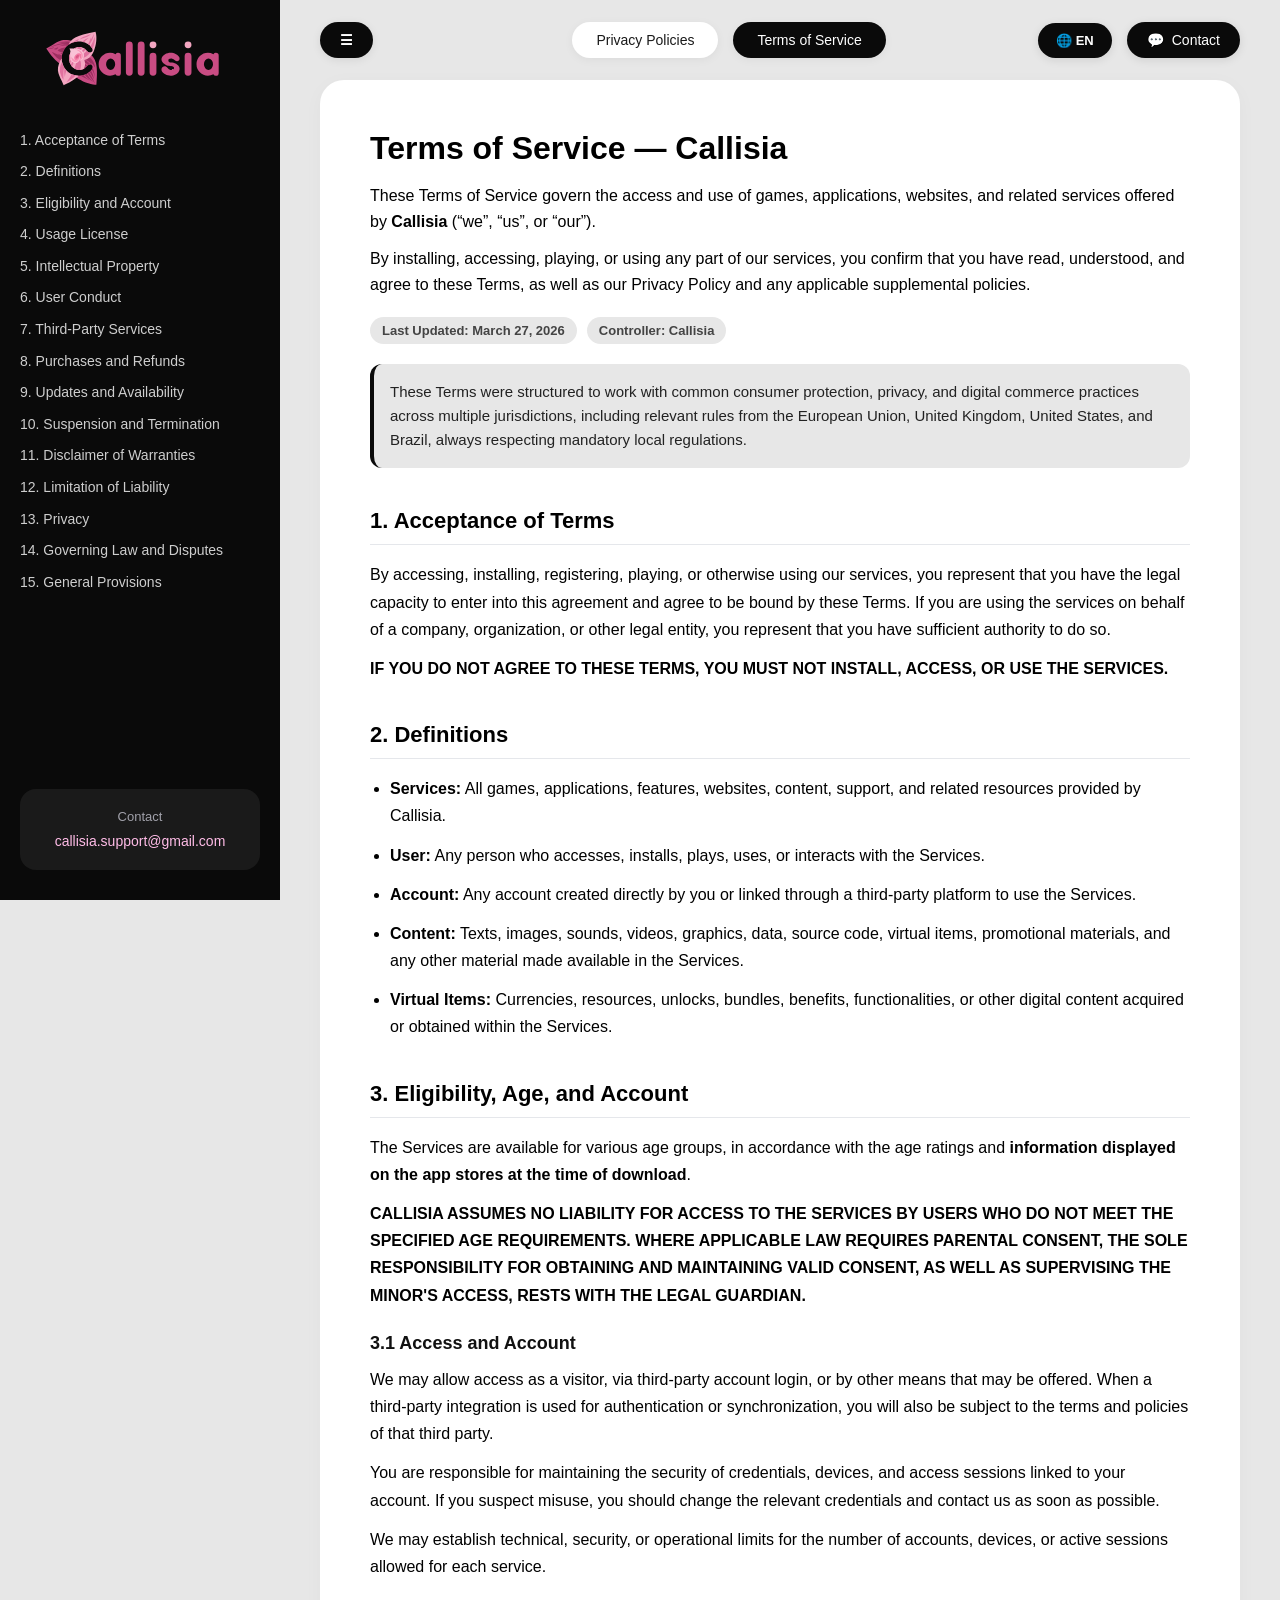
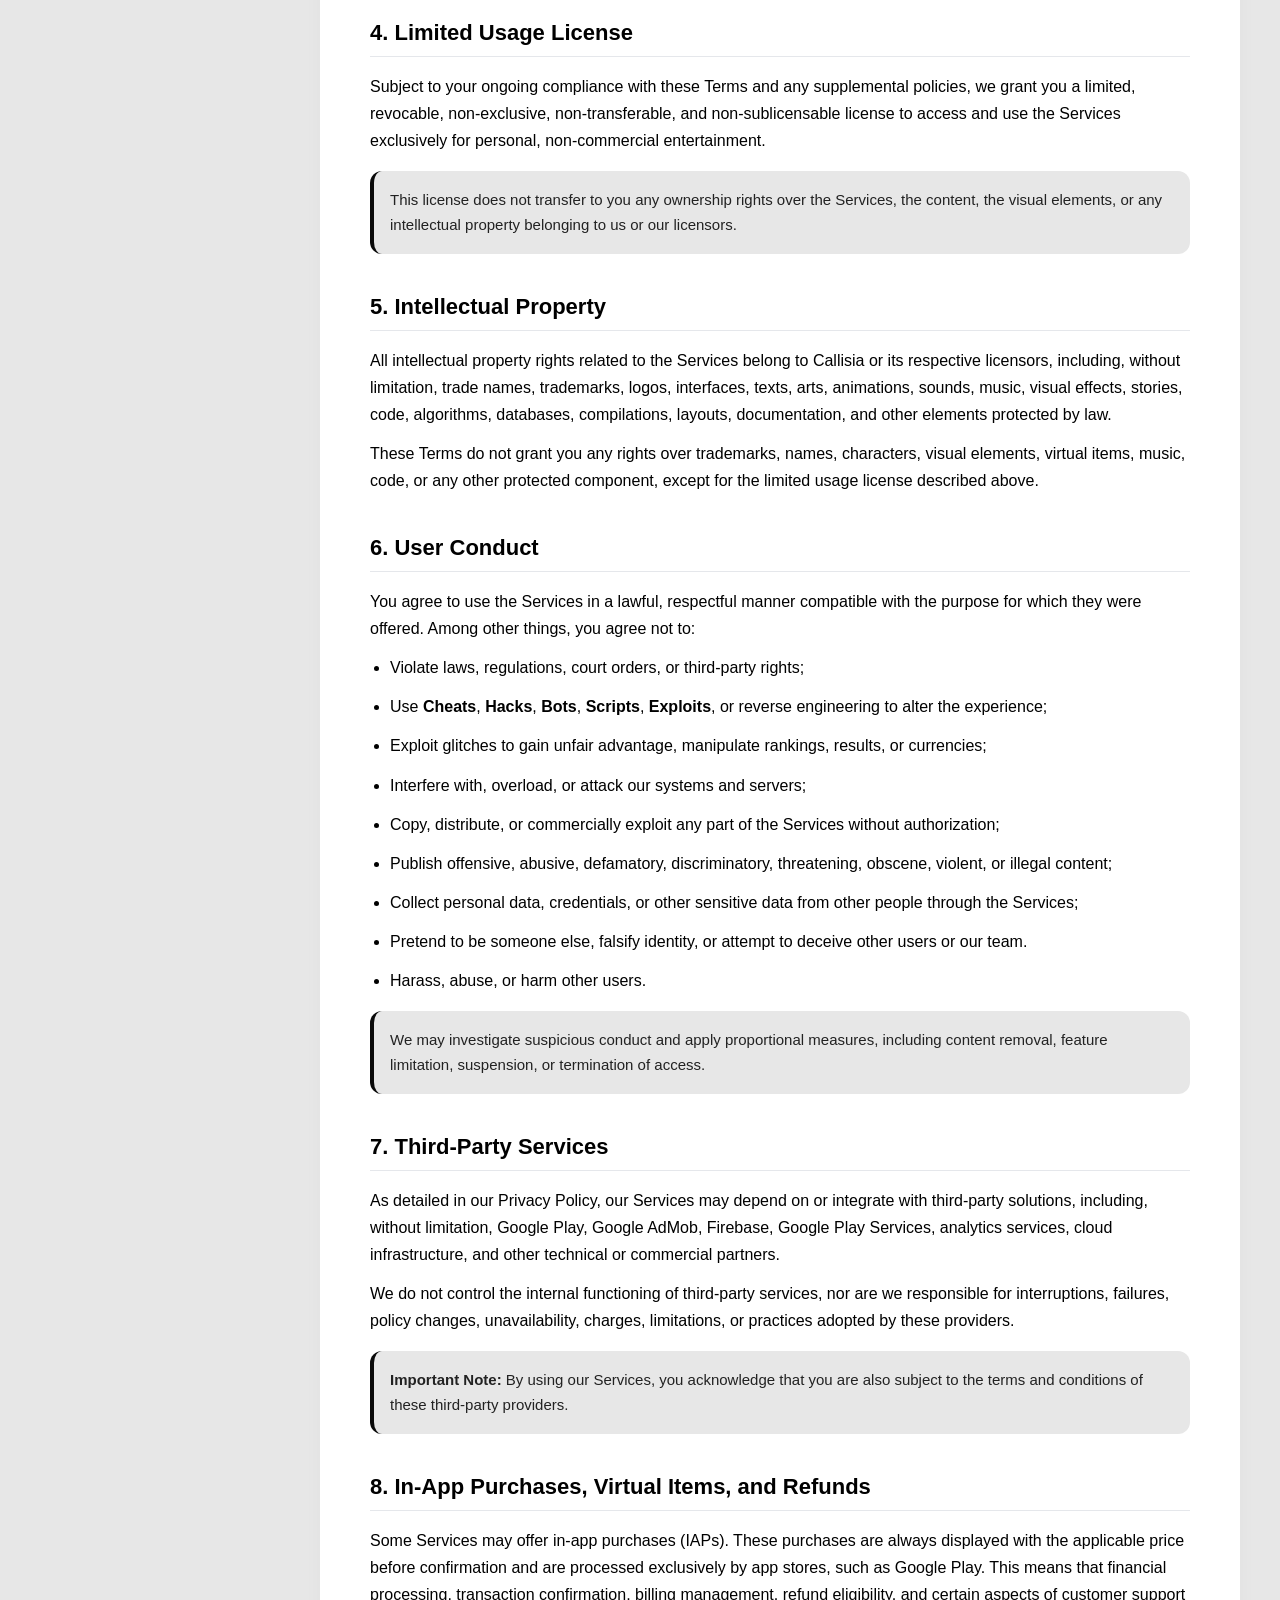
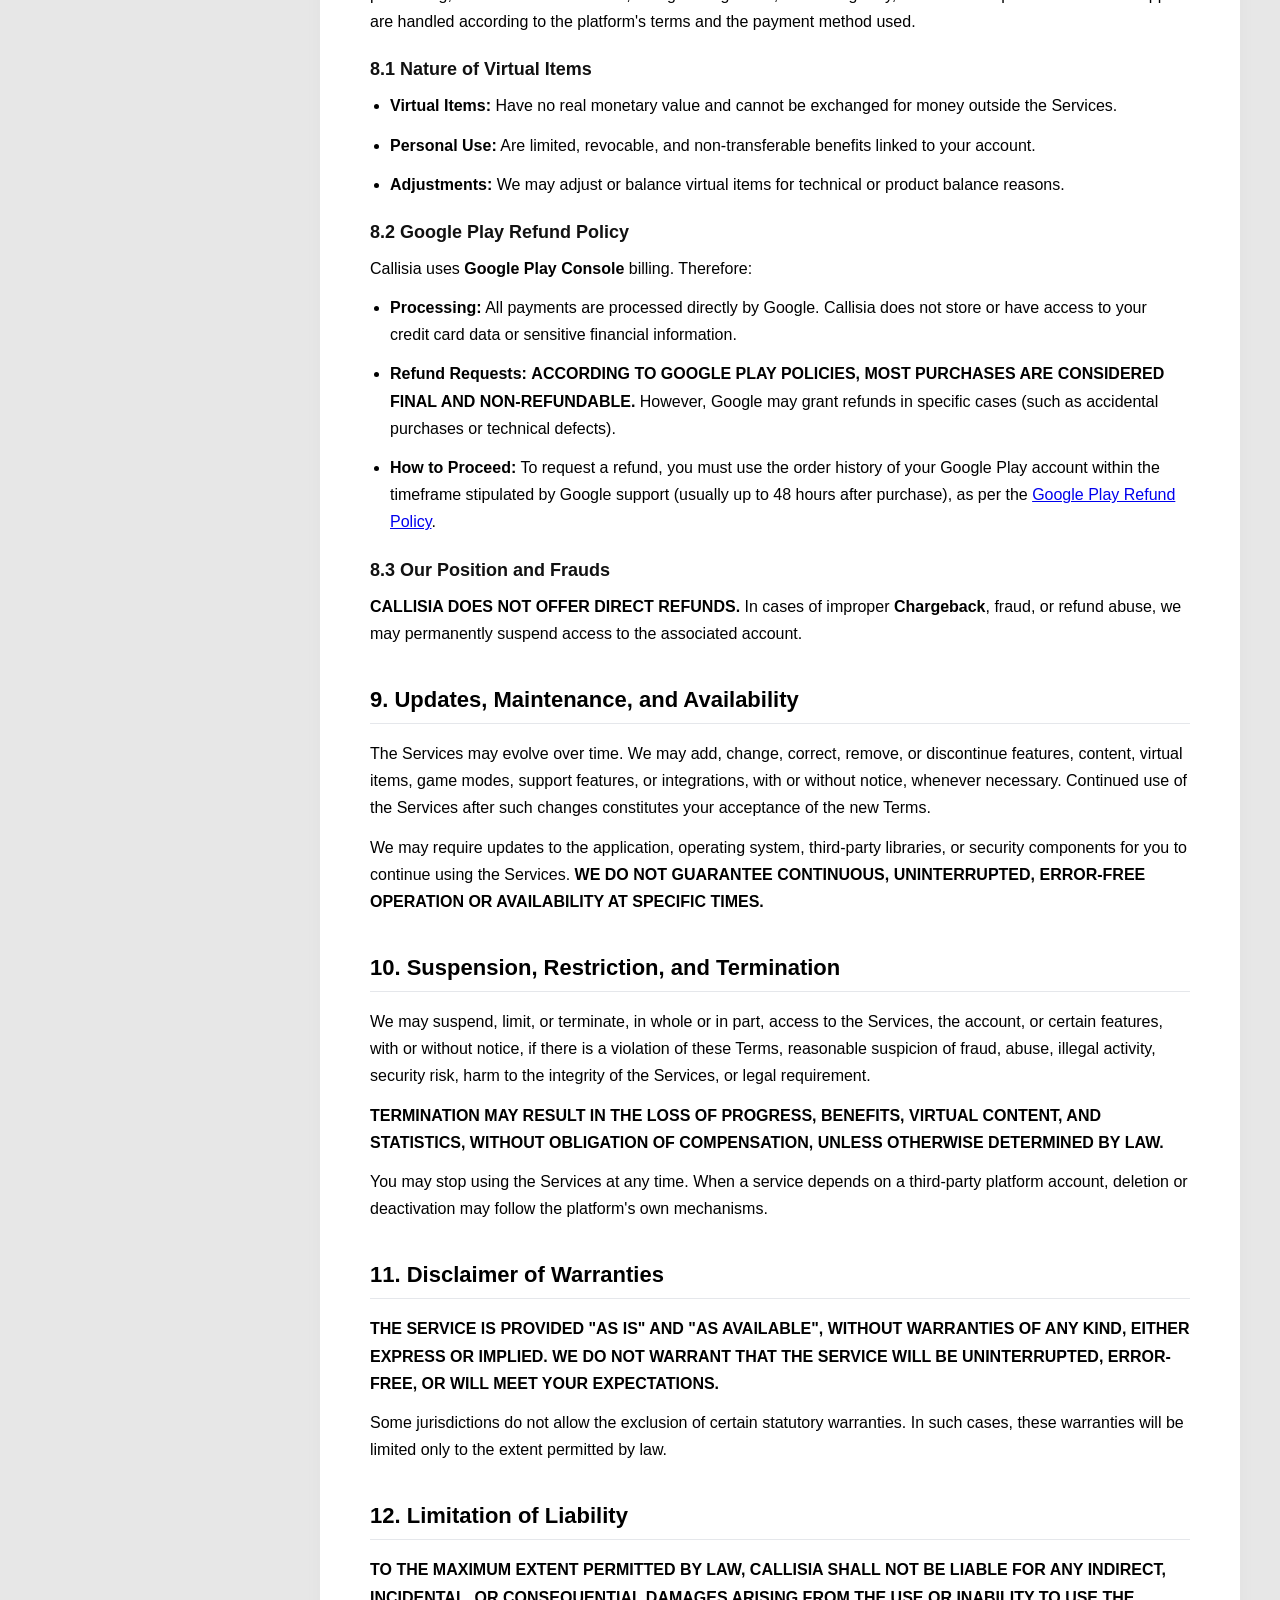
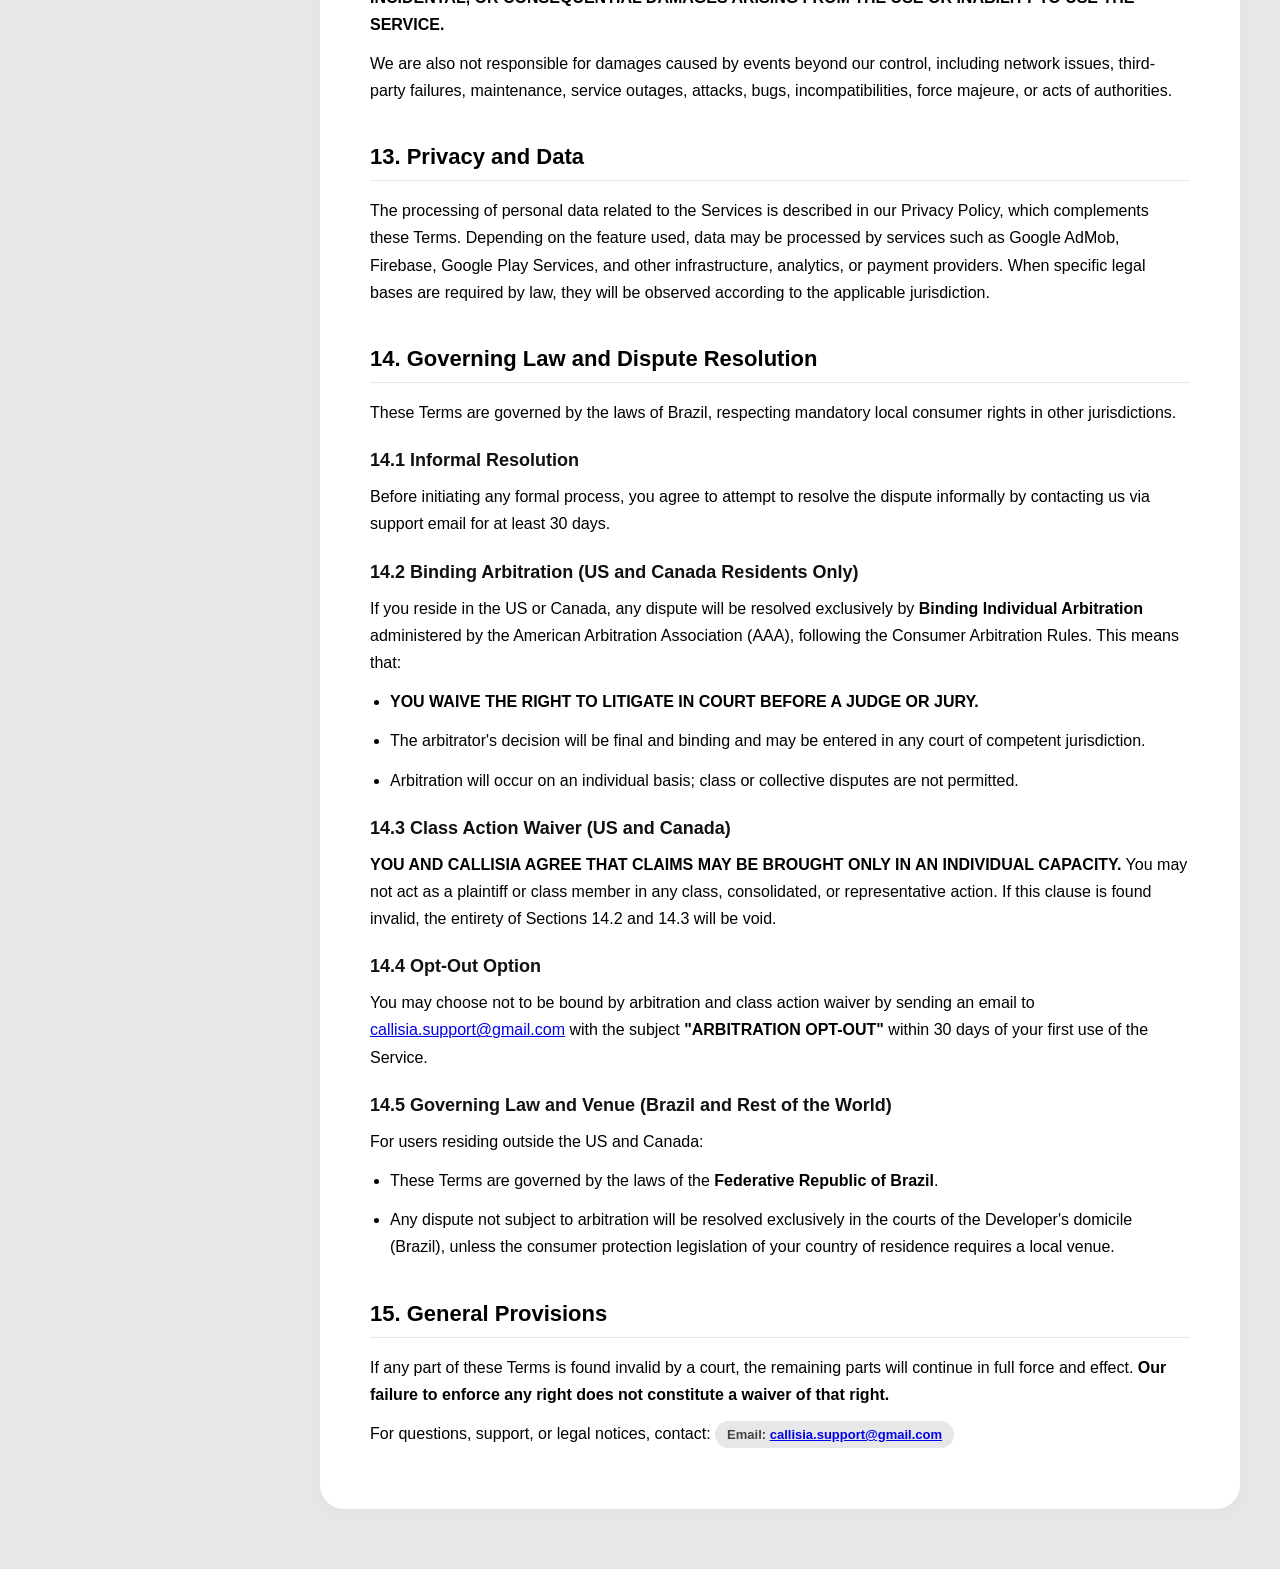
==== terms-of-service/en/index.html @ c5adfce4 "mdanças" ====
<!DOCTYPE html>
<html lang="en">

<head>
  <meta charset="UTF-8">
  <meta name="viewport" content="width=device-width, initial-scale=1.0">
  <title>Terms of Service - Callisia</title>
  <link rel="stylesheet" href="../../css/style.css">
</head>

<body>

  <aside class="sidebar" id="sidebar">
    <button class="sidebar-close" id="sidebarClose" aria-label="Close menu">×</button>

    <a href="#" class="sidebar-logo-link" title="Return to top">
      <img src="../../img/logo.svg" alt="Callisia Logo" class="logo-img sidebar-logo-img">
    </a>

    <nav class="toc" aria-label="Table of Contents">
      <a href="#1">1. Acceptance of Terms</a>
      <a href="#2">2. Definitions</a>
      <a href="#3">3. Eligibility and Account</a>
      <a href="#4">4. Usage License</a>
      <a href="#5">5. Intellectual Property</a>
      <a href="#6">6. User Conduct</a>
      <a href="#7">7. Third-Party Services</a>
      <a href="#8">8. Purchases and Refunds</a>
      <a href="#9">9. Updates and Availability</a>
      <a href="#10">10. Suspension and Termination</a>
      <a href="#11">11. Disclaimer of Warranties</a>
      <a href="#12">12. Limitation of Liability</a>
      <a href="#13">13. Privacy</a>
      <a href="#14">14. Governing Law and Disputes</a>
      <a href="#15">15. General Provisions</a>
    </nav>

    <div class="sidebar-contact">
      <span data-i18n="sidebar_contact_title">Contact</span>
      <a href="mailto:callisia.support@gmail.com">callisia.support@gmail.com</a>
    </div>
  </aside>

  <div class="sidebar-backdrop" id="sidebarBackdrop"></div>

  <main class="main-area">
    <header class="top-header">
      <div class="header-left">
        <button class="sidebar-toggle" id="sidebarToggle" aria-controls="sidebar" aria-expanded="false">
          ☰
        </button>
      </div>

      <div class="header-center">
        <a href="#" id="link-privacy" class="btn-nav" data-i18n="btn_privacy">Privacy Policies</a>
        <a href="#" id="link-terms" class="btn-nav" data-i18n="btn_terms">Terms of Service</a>
      </div>

      <div class="header-right">
        <div class="lang-selector">
          <button id="langBtn" class="lang-btn">🌐 EN</button>
          <div class="lang-menu" id="langMenu">
            <button onclick="switchLang('pt')">Português</button>
            <button onclick="switchLang('en')">English</button>
          </div>
        </div>
        <a href="mailto:callisia.support@gmail.com" class="btn-contact">
          💬 <span data-i18n="btn_contact">Contact</span>
        </a>
      </div>
    </header>

    <div class="content-wrapper">
      <div class="document-card">

        <section class="hero">
          <h1>Terms of Service — Callisia</h1>
          <p>These Terms of Service govern the access and use of games, applications, websites, and related services
            offered by <strong>Callisia</strong> (“we”, “us”, or “our”).</p>
          <p>By installing, accessing, playing, or using any part of our services, you confirm that you have read,
            understood, and agree to these Terms, as well as our Privacy Policy and any applicable supplemental
            policies.</p>
          <div class="meta">
            <span class="pill">Last Updated: March 27, 2026</span>
            <span class="pill">Controller: Callisia</span>
          </div>
          <p class="note">These Terms were structured to work with common consumer protection, privacy, and digital
            commerce practices across multiple jurisdictions, including relevant rules from the European Union, United
            Kingdom, United States, and Brazil, always respecting mandatory local regulations.</p>
        </section>

        <section class="card" id="1">
          <h2>1. Acceptance of Terms</h2>
          <p>By accessing, installing, registering, playing, or otherwise using our services, you represent that you
            have the legal capacity to enter into this agreement and agree to be bound by these Terms. If you are using
            the services on behalf of a company, organization, or other legal entity, you represent that you have
            sufficient authority to do so.</p>
          <p><strong>IF YOU DO NOT AGREE TO THESE TERMS, YOU MUST NOT INSTALL, ACCESS, OR USE THE SERVICES.</strong></p>
        </section>

        <section class="card" id="2">
          <h2>2. Definitions</h2>
          <ul>
            <li><strong>Services:</strong> All games, applications, features, websites, content, support, and related
              resources provided by Callisia.</li>
            <li><strong>User:</strong> Any person who accesses, installs, plays, uses, or interacts with the Services.
            </li>
            <li><strong>Account:</strong> Any account created directly by you or linked through a third-party platform
              to use the Services.</li>
            <li><strong>Content:</strong> Texts, images, sounds, videos, graphics, data, source code, virtual items,
              promotional materials, and any other material made available in the Services.</li>
            <li><strong>Virtual Items:</strong> Currencies, resources, unlocks, bundles, benefits, functionalities, or
              other digital content acquired or obtained within the Services.</li>
          </ul>
        </section>

        <section class="card" id="3">
          <h2>3. Eligibility, Age, and Account</h2>
          <p>
            The Services are available for various age groups, in accordance with the <stron>age ratings</stron> and
            <strong>information displayed on the app stores at the time of download</strong>.
          </p>
          <p>
            <strong>CALLISIA ASSUMES NO LIABILITY FOR ACCESS TO THE SERVICES BY USERS WHO DO NOT MEET THE SPECIFIED AGE
              REQUIREMENTS. WHERE APPLICABLE LAW REQUIRES PARENTAL CONSENT, THE SOLE RESPONSIBILITY FOR OBTAINING AND
              MAINTAINING VALID CONSENT, AS WELL AS SUPERVISING THE MINOR'S ACCESS, RESTS WITH THE LEGAL
              GUARDIAN.</strong>
          </p>

          <h3>3.1 Access and Account</h3>
          <p>
            We may allow access as a visitor, via third-party account login, or by other means that may be offered. When
            a third-party integration is used for authentication or synchronization, you will also be subject to the
            terms and policies of that third party.
          </p>
          <p>
            You are responsible for maintaining the security of credentials, devices, and access sessions linked to your
            account. If you suspect misuse, you should change the relevant credentials and contact us as soon as
            possible.
          </p>
          <p>
            We may establish technical, security, or operational limits for the number of accounts, devices, or active
            sessions allowed for each service.
          </p>
        </section>

        <section class="card" id="4">
          <h2>4. Limited Usage License</h2>
          <p>
            Subject to your ongoing compliance with these Terms and any supplemental policies, we grant you a limited,
            revocable, non-exclusive, non-transferable, and non-sublicensable license to access and use the Services
            exclusively for personal, non-commercial entertainment.
          </p>
          <p class="note">
            This license does not transfer to you any ownership rights over the Services, the content, the visual
            elements, or any intellectual property belonging to us or our licensors.
          </p>
        </section>

        <section class="card" id="5">
          <h2>5. Intellectual Property</h2>
          <p>
            All intellectual property rights related to the Services belong to Callisia or its respective licensors,
            including, without limitation, trade names, trademarks, logos, interfaces, texts, arts, animations, sounds,
            music, visual effects, stories, code, algorithms, databases, compilations, layouts, documentation, and other
            elements protected by law.
          </p>
          <p>
            These Terms do not grant you any rights over trademarks, names, characters, visual elements, virtual items,
            music, code, or any other protected component, except for the limited usage license described above.
          </p>
        </section>

        <section class="card" id="6">
          <h2>6. User Conduct</h2>
          <p>You agree to use the Services in a lawful, respectful manner compatible with the purpose for which they
            were offered. Among other things, you agree not to:</p>
          <ul>
            <li>Violate laws, regulations, court orders, or third-party rights;</li>
            <li>Use <strong>Cheats</strong>, <strong>Hacks</strong>, <strong>Bots</strong>, <strong>Scripts</strong>,
              <strong>Exploits</strong>, or reverse engineering to alter the experience;
            </li>
            <li>Exploit glitches to gain unfair advantage, manipulate rankings, results, or currencies;</li>
            <li>Interfere with, overload, or attack our systems and servers;</li>
            <li>Copy, distribute, or commercially exploit any part of the Services without authorization;</li>
            <li>Publish offensive, abusive, defamatory, discriminatory, threatening, obscene, violent, or illegal
              content;</li>
            <li>Collect personal data, credentials, or other sensitive data from other people through the Services;</li>
            <li>Pretend to be someone else, falsify identity, or attempt to deceive other users or our team.</li>
            <li>Harass, abuse, or harm other users.</li>
          </ul>
          <p class="note">
            We may investigate suspicious conduct and apply proportional measures, including content removal, feature
            limitation, suspension, or termination of access.
          </p>
        </section>

        <section class="card" id="7">
          <h2>7. Third-Party Services</h2>
          <p>
            As detailed in our Privacy Policy, our Services may depend on or integrate with third-party solutions,
            including, without limitation, Google Play, Google AdMob, Firebase, Google Play Services, analytics
            services, cloud infrastructure, and other technical or commercial partners.
          </p>
          <p>
            We do not control the internal functioning of third-party services, nor are we responsible for
            interruptions, failures, policy changes, unavailability, charges, limitations, or practices adopted by these
            providers.
          </p>
          <p class="note"><strong>Important Note:</strong> By using our Services, you acknowledge that you are also
            subject to the terms and conditions of these third-party providers.</p>
        </section>

        <section class="card" id="8">
          <h2>8. In-App Purchases, Virtual Items, and Refunds</h2>
          <p>
            Some Services may offer in-app purchases (IAPs). These purchases are always displayed with the applicable
            price before confirmation and are processed exclusively by app stores, such as Google Play. This means that
            financial processing, transaction confirmation, billing management, refund eligibility, and certain aspects
            of customer support are handled according to the platform's terms and the payment method used.
          </p>

          <h3>8.1 Nature of Virtual Items</h3>
          <ul>
            <li><strong>Virtual Items:</strong> Have no real monetary value and cannot be exchanged for money outside
              the Services.</li>
            <li><strong>Personal Use:</strong> Are limited, revocable, and non-transferable benefits linked to your
              account.</li>
            <li><strong>Adjustments:</strong> We may adjust or balance virtual items for technical or product balance
              reasons.</li>
          </ul>

          <h3>8.2 Google Play Refund Policy</h3>
          <p>
            Callisia uses <strong>Google Play Console</strong> billing. Therefore:
          </p>
          <ul>
            <li><strong>Processing:</strong> All payments are processed directly by Google. Callisia does not store or
              have access to your credit card data or sensitive financial information.</li>
            <li><strong>Refund Requests:</strong> <strong>ACCORDING TO GOOGLE PLAY POLICIES, MOST PURCHASES ARE
                CONSIDERED FINAL AND NON-REFUNDABLE.</strong> However, Google may grant refunds in specific cases (such
              as accidental purchases or technical defects).</li>
            <li>
              <strong>How to Proceed:</strong> To request a refund, you must use the order history of your Google Play
              account within the timeframe stipulated by Google support (usually up to 48 hours after purchase), as per
              the <a href="https://support.google.com/googleplay/answer/2479637" target="_blank"
                rel="noopener noreferrer">Google Play Refund Policy</a>.
            </li>
          </ul>

          <h3>8.3 Our Position and Frauds</h3>
          <p>
            <strong>CALLISIA DOES NOT OFFER DIRECT REFUNDS.</strong> In cases of improper <strong>Chargeback</strong>,
            fraud, or refund abuse, we may permanently suspend access to the associated account.
          </p>
        </section>

        <section class="card" id="9">
          <h2>9. Updates, Maintenance, and Availability</h2>
          <p>
            The Services may evolve over time. We may add, change, correct, remove, or discontinue features, content,
            virtual items, game modes, support features, or integrations, with or without notice, whenever necessary.
            Continued use of the Services after such changes constitutes your acceptance of the new Terms.
          </p>
          <p>
            We may require updates to the application, operating system, third-party libraries, or security components
            for you to continue using the Services. <strong>WE DO NOT GUARANTEE CONTINUOUS, UNINTERRUPTED, ERROR-FREE
              OPERATION OR AVAILABILITY AT SPECIFIC TIMES.</strong>
          </p>
        </section>

        <section class="card" id="10">
          <h2>10. Suspension, Restriction, and Termination</h2>
          <p>
            We may suspend, limit, or terminate, in whole or in part, access to the Services, the account, or certain
            features, with or without notice, if there is a violation of these Terms, reasonable suspicion of fraud,
            abuse, illegal activity, security risk, harm to the integrity of the Services, or legal requirement.
          </p>
          <p>
            <strong>TERMINATION MAY RESULT IN THE LOSS OF PROGRESS, BENEFITS, VIRTUAL CONTENT, AND STATISTICS, WITHOUT
              OBLIGATION OF COMPENSATION, UNLESS OTHERWISE DETERMINED BY LAW.</strong>
          </p>
          <p>
            You may stop using the Services at any time. When a service depends on a third-party platform account,
            deletion or deactivation may follow the platform's own mechanisms.
          </p>
        </section>

        <section class="card" id="11">
          <h2>11. Disclaimer of Warranties</h2>
          <p>
            <strong>THE SERVICE IS PROVIDED "AS IS" AND "AS AVAILABLE", WITHOUT WARRANTIES OF ANY KIND, EITHER EXPRESS
              OR IMPLIED. WE DO NOT WARRANT THAT THE SERVICE WILL BE UNINTERRUPTED, ERROR-FREE, OR WILL MEET YOUR
              EXPECTATIONS.</strong>
          </p>
          <p>
            Some jurisdictions do not allow the exclusion of certain statutory warranties. In such cases, these
            warranties will be limited only to the extent permitted by law.
          </p>
        </section>

        <section class="card" id="12">
          <h2>12. Limitation of Liability</h2>
          <p>
            <strong>TO THE MAXIMUM EXTENT PERMITTED BY LAW, CALLISIA SHALL NOT BE LIABLE FOR ANY INDIRECT, INCIDENTAL,
              OR CONSEQUENTIAL DAMAGES ARISING FROM THE USE OR INABILITY TO USE THE SERVICE.</strong>
          </p>
          <p>
            We are also not responsible for damages caused by events beyond our control, including network issues,
            third-party failures, maintenance, service outages, attacks, bugs, incompatibilities, force majeure, or acts
            of authorities.
          </p>
        </section>

        <section class="card" id="13">
          <h2>13. Privacy and Data</h2>
          <p>
            The processing of personal data related to the Services is described in our Privacy Policy, which
            complements these Terms. Depending on the feature used, data may be processed by services such as Google
            AdMob, Firebase, Google Play Services, and other infrastructure, analytics, or payment providers. When
            specific legal bases are required by law, they will be observed according to the applicable jurisdiction.
          </p>
        </section>

        <section class="card" id="14">
          <h2>14. Governing Law and Dispute Resolution</h2>
          <p>
            These Terms are governed by the laws of Brazil, respecting mandatory local consumer rights in other
            jurisdictions.
          </p>

          <h3>14.1 Informal Resolution</h3>
          <p>
            Before initiating any formal process, you agree to attempt to resolve the dispute informally by contacting
            us via support email for at least 30 days.
          </p>

          <h3>14.2 Binding Arbitration (US and Canada Residents Only)</h3>
          <p>
            If you reside in the US or Canada, any dispute will be resolved exclusively by <strong>Binding Individual
              Arbitration</strong> administered by the American Arbitration Association (AAA), following the Consumer
            Arbitration Rules. This means that:
          </p>
          <ul>
            <li><strong>YOU WAIVE THE RIGHT TO LITIGATE IN COURT BEFORE A JUDGE OR JURY.</strong></li>
            <li>The arbitrator's decision will be final and binding and may be entered in any court of competent
              jurisdiction.</li>
            <li>Arbitration will occur on an individual basis; class or collective disputes are not permitted.</li>
          </ul>

          <h3>14.3 Class Action Waiver (US and Canada)</h3>
          <p>
            <strong>YOU AND CALLISIA AGREE THAT CLAIMS MAY BE BROUGHT ONLY IN AN INDIVIDUAL CAPACITY.</strong> You may
            not act as a plaintiff or class member in any class, consolidated, or representative action. If this clause
            is found invalid, the entirety of Sections 14.2 and 14.3 will be void.
          </p>

          <h3>14.4 Opt-Out Option</h3>
          <p>
            You may choose not to be bound by arbitration and class action waiver by sending an email to <a
              href="mailto:callisia.support@gmail.com">callisia.support@gmail.com</a> with the subject
            <strong>"ARBITRATION OPT-OUT"</strong> within 30 days of your first use of the Service.
          </p>

          <h3>14.5 Governing Law and Venue (Brazil and Rest of the World)</h3>
          <p>
            For users residing outside the US and Canada:
          </p>
          <ul>
            <li>These Terms are governed by the laws of the <strong>Federative Republic of Brazil</strong>.</li>
            <li>Any dispute not subject to arbitration will be resolved exclusively in the courts of the Developer's
              domicile (Brazil), unless the consumer protection legislation of your country of residence requires a
              local venue.</li>
          </ul>
        </section>

        <section class="card" id="15">
          <h2>15. General Provisions</h2>
          <p>
            If any part of these Terms is found invalid by a court, the remaining parts will continue in full force and
            effect. <strong>Our failure to enforce any right does not constitute a waiver of that right.</strong>
          </p>
          <p>
            For questions, support, or legal notices, contact:
            <span class="pill">
              <strong>Email:</strong> <a href="mailto:callisia.support@gmail.com">callisia.support@gmail.com</a>
            </span>
          </p>
        </section>

      </div>
    </div>
  </main>

  <script src="../../js/main.js"></script>
</body>

</html>
---- css/style.css ----
:root {
  --bg-body: #e7e7e7;
  --bg-content: #ffffff;
  --sidebar-bg: #0a0a0a;
  --sidebar-text: #ffffff;
  --text-main: #000000;
  --text-muted: #000000;
  --accent: #e5e7eb;
  --radius-heavy: 24px;
  --radius-btn: 30px;
  --sidebar-width: 280px;
  --header-h: 80px;
}

* {
  margin: 0;
  padding: 0;
  box-sizing: border-box;
  font-family: "Segoe UI", Roboto, Helvetica, Arial, sans-serif;
  scroll-behavior: smooth;
}

html,
body {
  overflow-x: hidden;
}

body {
  background-color: var(--bg-body);
  color: var(--text-main);
  display: flex;
  min-height: 100vh;
}

/* SIDEBAR */

.sidebar {
  width: var(--sidebar-width);
  background-color: var(--sidebar-bg);
  color: var(--sidebar-text);
  position: fixed;
  inset: 0 auto 0 0;
  height: 100dvh;
  display: flex;
  flex-direction: column;
  padding: 30px 20px;
  z-index: 200;
  transition: transform 0.28s ease;
}

.sidebar-logo-link {
  display: block;
  text-align: center;
  margin-bottom: 40px;
  text-decoration: none;
}

.sidebar-logo-img {
  max-width: 80%;
  height: auto;
  display: inline-block;
}

.toc {
  flex: 1;
  overflow-y: auto;
  display: flex;
  flex-direction: column;
  gap: 12px;
  margin-bottom: 30px;
}

.toc a {
  color: var(--sidebar-text);
  text-decoration: none;
  font-size: 14px;
  line-height: 1.4;
  opacity: 0.8;
  transition: opacity 0.2s;
}

.toc a:hover {
  opacity: 1;
}

.sidebar-contact {
  margin-top: auto;
  background: #1a1a1a;
  padding: 20px;
  border-radius: 16px;
  text-align: center;
}

.sidebar-contact span {
  display: block;
  font-size: 13px;
  color: #a1a1aa;
  margin-bottom: 8px;
}

.sidebar-contact a {
  color: #ffbce7;
  text-decoration: none;
  font-size: 14px;
  font-weight: 500;
}

/* ÁREA PRINCIPAL E CABEÇALHO (DESKTOP) */

.main-area {
  margin-left: var(--sidebar-width);
  flex: 1;
  display: flex;
  flex-direction: column;
  min-width: 0;
  transition: margin-left 0.28s ease;
}

.top-header {
  min-height: var(--header-h);
  padding: 0 40px;
  display: flex;
  justify-content: space-between;
  align-items: center;
  background: transparent;
  gap: 16px;
}

.header-left {
  width: 100px;
  display: flex;
  align-items: center;
}

.header-center {
  display: flex;
  gap: 15px;
  flex-wrap: wrap;
  justify-content: center;
}

.header-right {
  display: flex;
  align-items: center;
  gap: 15px;
  justify-content: flex-end;
  flex-wrap: wrap;
}

/* Botões do Cabeçalho */
.btn-nav,
.btn-contact,
.lang-btn,
.sidebar-toggle {
  border-radius: var(--radius-btn);
  font-size: 14px;
}

.btn-nav {
  padding: 10px 24px;
  background: var(--bg-content);
  color: #1a1a1a;
  text-decoration: none;
  font-weight: 500;
  box-shadow: 0 2px 10px rgba(0, 0, 0, 0.05);
  transition: all 0.2s ease;
}

.btn-nav:hover,
.btn-nav.active {
  background: var(--sidebar-bg);
  color: var(--sidebar-text);
}

.btn-contact {
  padding: 10px 20px;
  background: var(--sidebar-bg);
  color: var(--sidebar-text);
  text-decoration: none;
  font-weight: 500;
  box-shadow: 0 2px 10px rgba(0, 0, 0, 0.1);
  display: flex;
  align-items: center;
  gap: 8px;
}

/* Seletor de Idiomas */
.lang-selector {
  position: relative;
}

.lang-btn {
  background: var(--sidebar-bg);
  color: var(--sidebar-text);
  border: none;
  padding: 10px 18px;
  cursor: pointer;
  font-weight: 600;
  font-size: 13px;
  box-shadow: 0 2px 10px rgba(0, 0, 0, 0.1);
  display: flex;
  align-items: center;
  gap: 6px;
}

.lang-menu {
  position: absolute;
  top: 110%;
  right: 0;
  background: var(--bg-content);
  border-radius: 12px;
  box-shadow: 0 4px 15px rgba(0, 0, 0, 0.1);
  display: none;
  flex-direction: column;
  overflow: hidden;
  min-width: 120px;
  z-index: 100;
}

.lang-menu.show {
  display: flex;
}

.lang-menu button {
  background: none;
  border: none;
  padding: 12px 20px;
  text-align: left;
  cursor: pointer;
  font-size: 14px;
  color: #000;
}

.lang-menu button:hover {
  background: var(--bg-body);
}

/* CONTEÚDO (DOCUMENT CARD E TEXTOS) */

.content-wrapper {
  padding: 0 40px 60px;
  max-width: 1000px;
  margin: 0 auto;
  width: 100%;
}

.document-card {
  background: var(--bg-content);
  border-radius: var(--radius-heavy);
  padding: 50px;
  box-shadow: 0 4px 20px rgba(0, 0, 0, 0.03);
  color: var(--text-main);
}

.hero h1 {
  font-size: 32px;
  margin-bottom: 16px;
  color: #000;
}

.hero p {
  line-height: 1.6;
  margin-bottom: 12px;
}

.meta {
  display: flex;
  gap: 10px;
  margin: 20px 0;
  flex-wrap: wrap;
}

.pill {
  background: var(--bg-body);
  padding: 6px 12px;
  border-radius: 20px;
  font-size: 13px;
  font-weight: 600;
  color: #444;
}

.small {
  font-size: 12px;
  color: var(--text-muted);
}

.card {
  margin-top: 40px;
}

.card h2 {
  font-size: 22px;
  margin-bottom: 16px;
  padding-bottom: 10px;
  border-bottom: 1px solid var(--accent);
  color: #000;
}

.card h3 {
  font-size: 18px;
  margin: 24px 0 12px;
  color: #111;
}

.card p,
.card li {
  line-height: 1.7;
  margin-bottom: 12px;
}

.card ul {
  margin-left: 20px;
  margin-bottom: 16px;
}

.note {
  background: var(--bg-body);
  padding: 16px;
  border-radius: 12px;
  font-size: 15px;
  margin-top: 16px;
  border-left: 4px solid var(--sidebar-bg);
  color: #222;
}


/* BOTÕES DA SIDEBAR (MOBILE INICIAL) */

.sidebar-toggle {
  display: inline-flex;
  border: none;
  background: var(--sidebar-bg);
  color: var(--sidebar-text);
  padding: 10px 20px;
  cursor: pointer;
  font-weight: 600;
  box-shadow: 0 2px 10px rgba(0, 0, 0, 0.08);
  width: auto;
  justify-content: center;
  align-items: center;
}

.sidebar-close {
  display: none;
  border: none;
  background: transparent;
  color: var(--sidebar-text);
  font-size: 34px;
  line-height: 1;
  cursor: pointer;
  align-self: flex-end;
  margin-bottom: 10px;
}

.sidebar-backdrop {
  display: none;
}

/* Quando a sidebar estiver fechada no Desktop */
body.sidebar-closed .sidebar {
  transform: translateX(-100%);
}

body.sidebar-closed .main-area {
  margin-left: 0;
}

/* MEDIA QUERIES */

/* (900px) */
@media (max-width: 900px) {
  body {
    display: block;
  }

  .main-area {
    margin-left: 0;
    width: 100%;
  }

  /* Cabeçalho Mobile */
  .top-header {
    height: auto;
    min-height: 72px;
    padding: 14px;
    flex-wrap: wrap;
    gap: 12px;
    justify-content: space-between;
  }

  .header-left {
    width: auto;
    flex: 0 1 auto;
    order: 1;
    /* Menu */
  }

  .header-right {
    width: auto;
    justify-content: flex-end;
    order: 2;
    /* Contato e Idioma */
  }

  .header-center {
    width: 100%;
    justify-content: center;
    order: 3;
    /* Políticas e Termos */
  }

  .btn-nav,
  .btn-contact,
  .lang-btn {
    font-size: 13px;
    padding: 9px 14px;
  }

  /* Sidebar no Mobile */
  .sidebar-toggle {
    display: inline-flex;
  }

  .sidebar {
    width: min(84vw, 320px);
    transform: translateX(-100%);
    box-shadow: 8px 0 30px rgba(0, 0, 0, 0.25);
    padding: 20px 16px;
  }

  body.sidebar-open .sidebar {
    transform: translateX(0);
  }

  .sidebar-close {
    display: block;
  }

  .sidebar-backdrop {
    display: block;
    position: fixed;
    inset: 0;
    background: rgba(0, 0, 0, 0.45);
    opacity: 0;
    pointer-events: none;
    transition: opacity 0.28s ease;
    z-index: 150;
  }

  body.sidebar-open .sidebar-backdrop {
    opacity: 1;
    pointer-events: auto;
  }

  /* Espaçamento e Fontes */
  .content-wrapper {
    padding: 0 12px 32px;
  }

  .document-card {
    padding: 20px;
    border-radius: 18px;
  }

  .hero h1 {
    font-size: 26px;
    line-height: 1.2;
  }

  .card {
    margin-top: 28px;
  }

  .card h2 {
    font-size: 20px;
  }

  .card h3 {
    font-size: 16px;
  }

  .hero p,
  .card p,
  .card li {
    font-size: 15px;
  }

  .pill {
    font-size: 12px;
  }

  .toc a {
    font-size: 15px;
  }

  .sidebar-contact {
    padding: 16px;
  }
}

/* (520px) */
@media (max-width: 520px) {
  .document-card {
    padding: 16px;
  }

  .hero h1 {
    font-size: 24px;
  }

  .top-header {
    padding: 12px;
  }

  .btn-nav {
    width: 100%;
    justify-content: center;
  }

  .btn-contact,
  .lang-btn {
    padding: 8px 10px;
    font-size: 12px;
  }

  .sidebar-toggle {
    width: auto;
    padding: 10px 20px;
    justify-content: center;
    align-self: flex-start;
  }

  /* botão flutuante da Sidebaar */
  .sidebar-toggle.floating {
    position: fixed;
    left: 12px;
    top: 16px;
    z-index: 300;
    width: auto;
    box-shadow: 0 4px 20px rgba(0, 0, 0, 0.2);
  }

  body.sidebar-open .sidebar-toggle.floating {
    opacity: 0;
    pointer-events: none;
  }
}
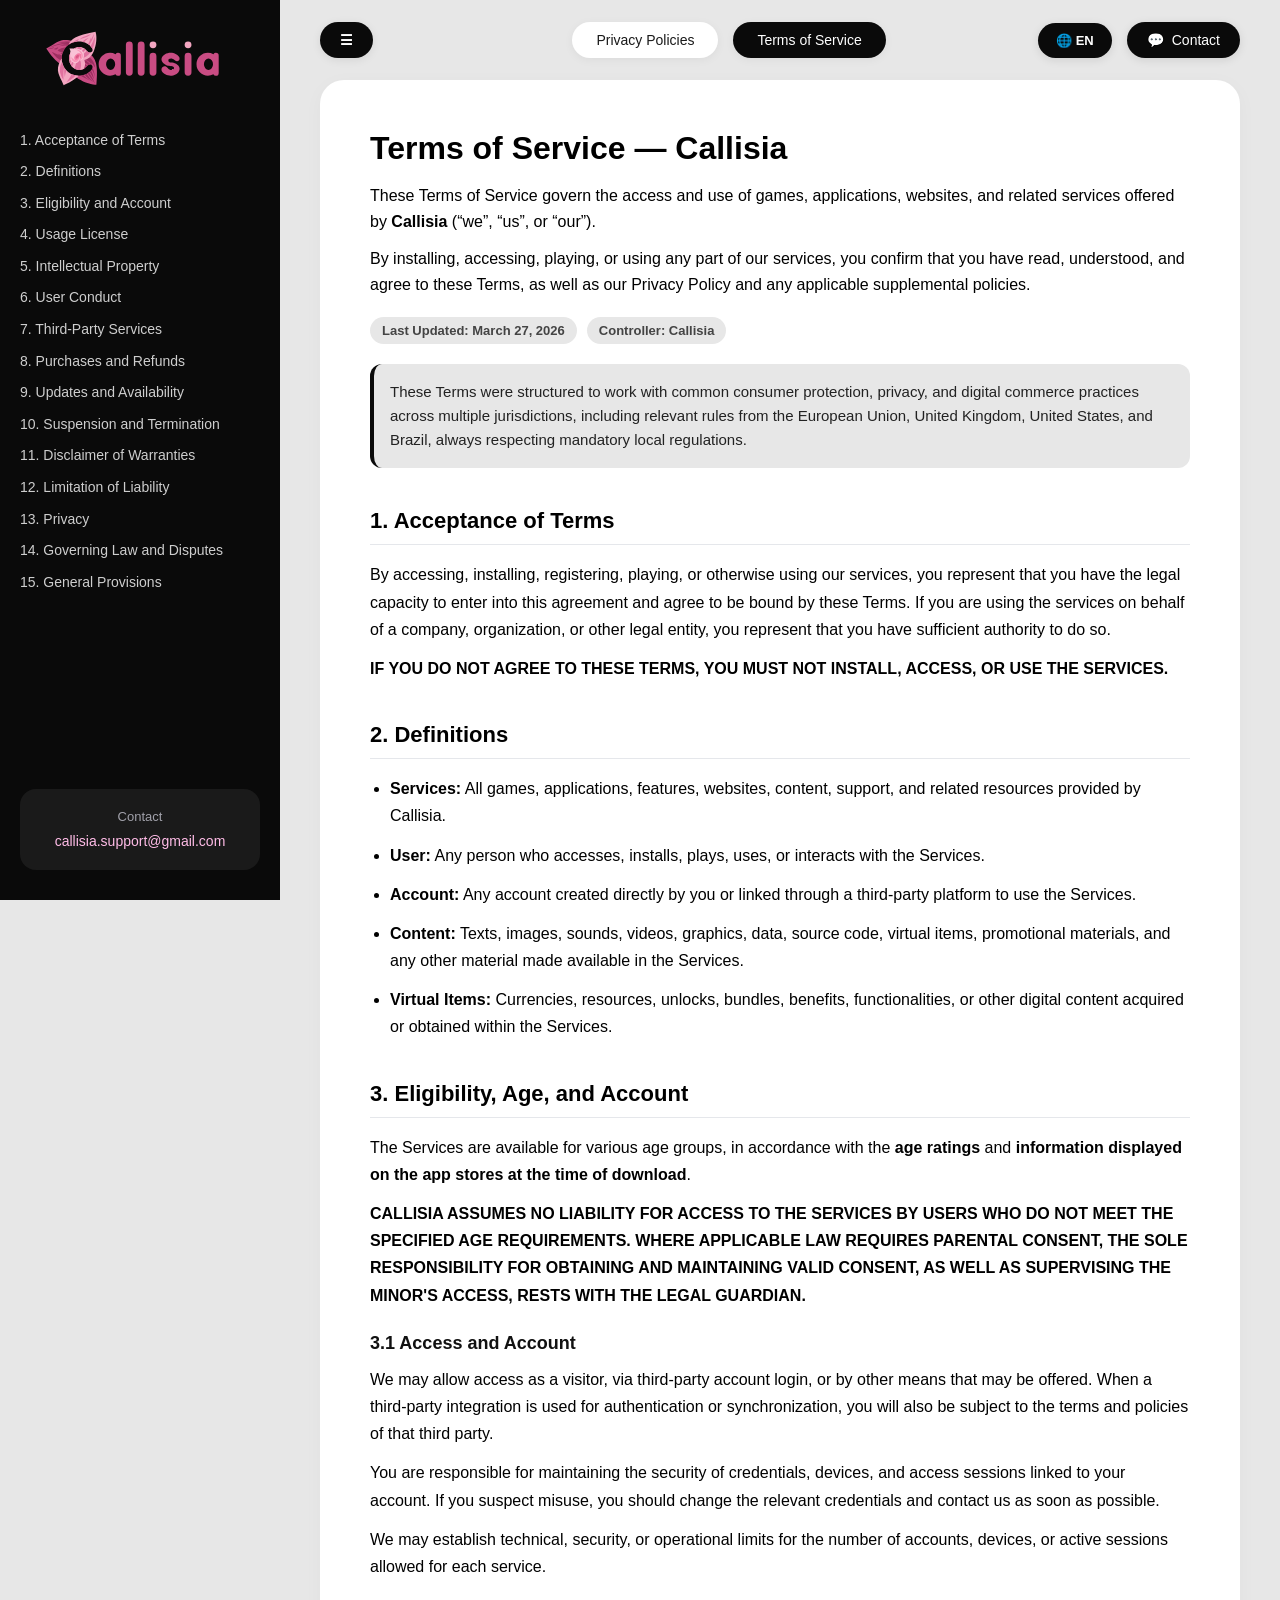
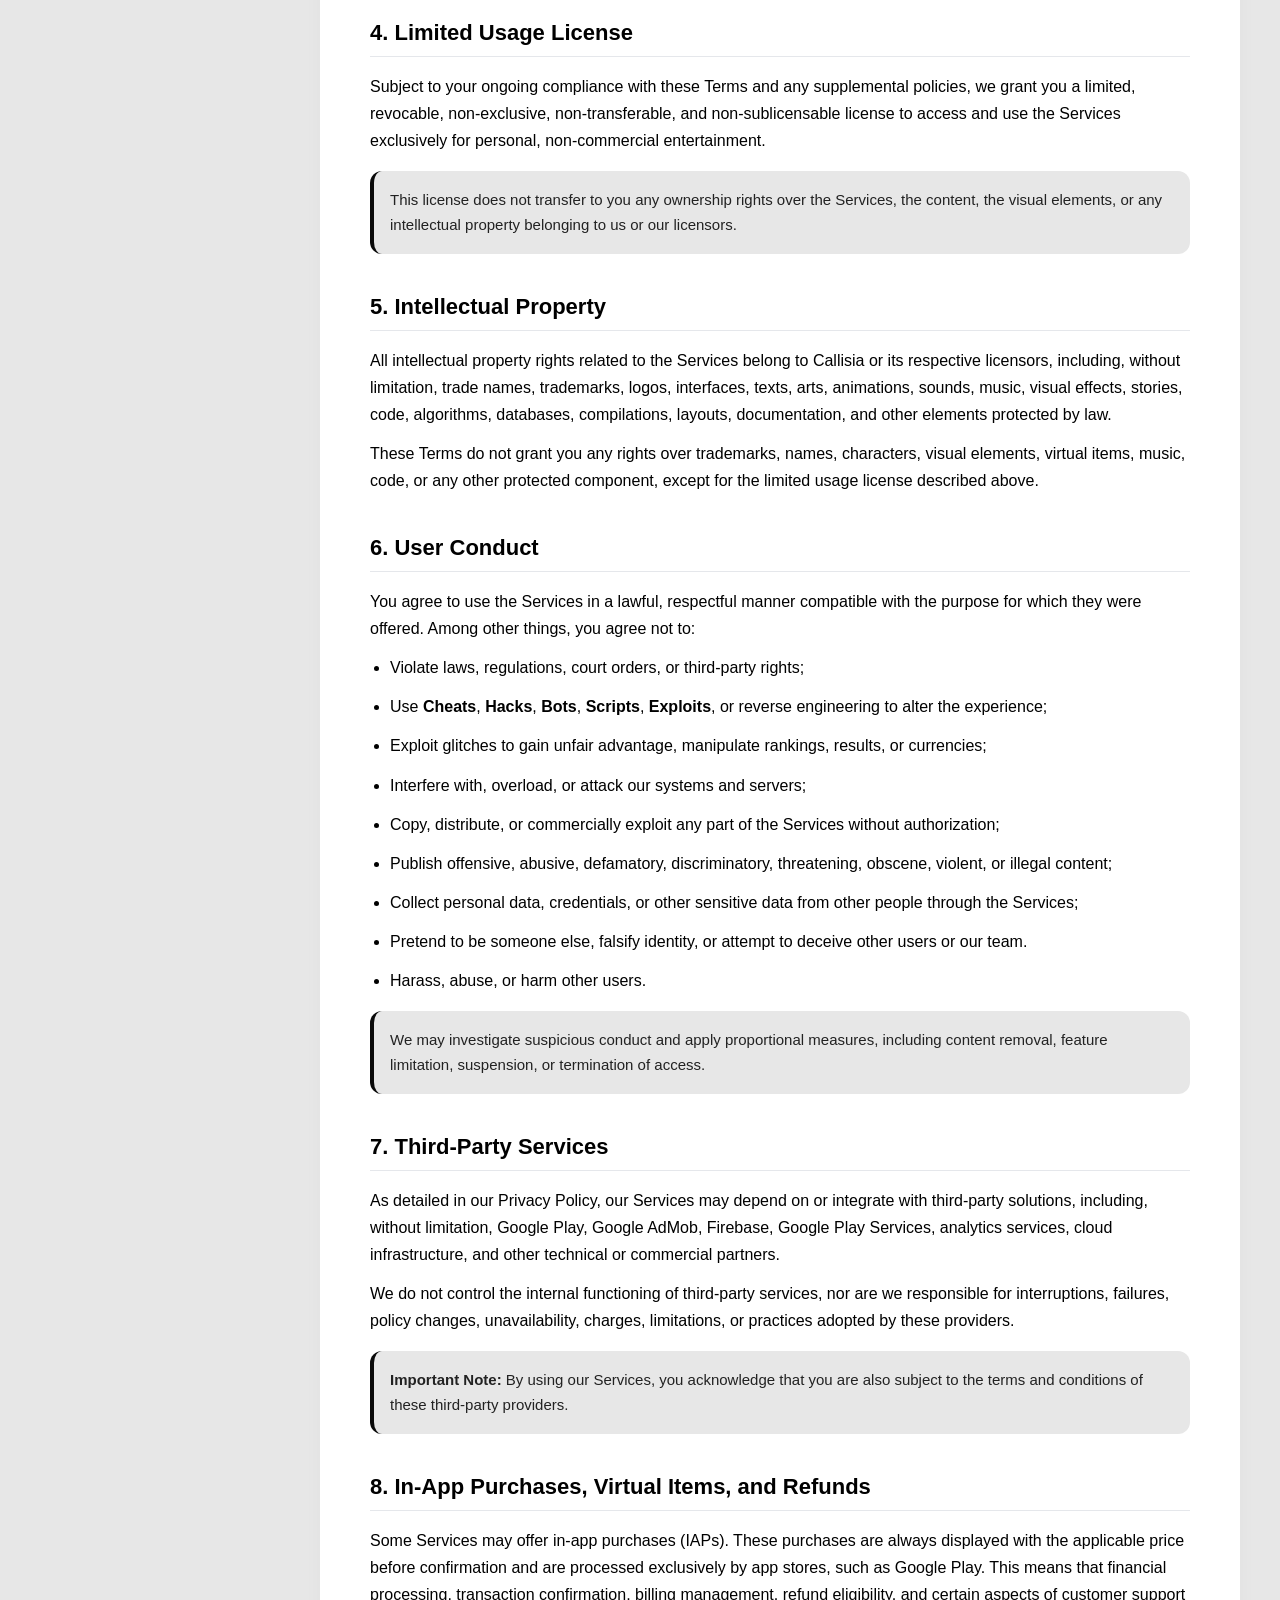
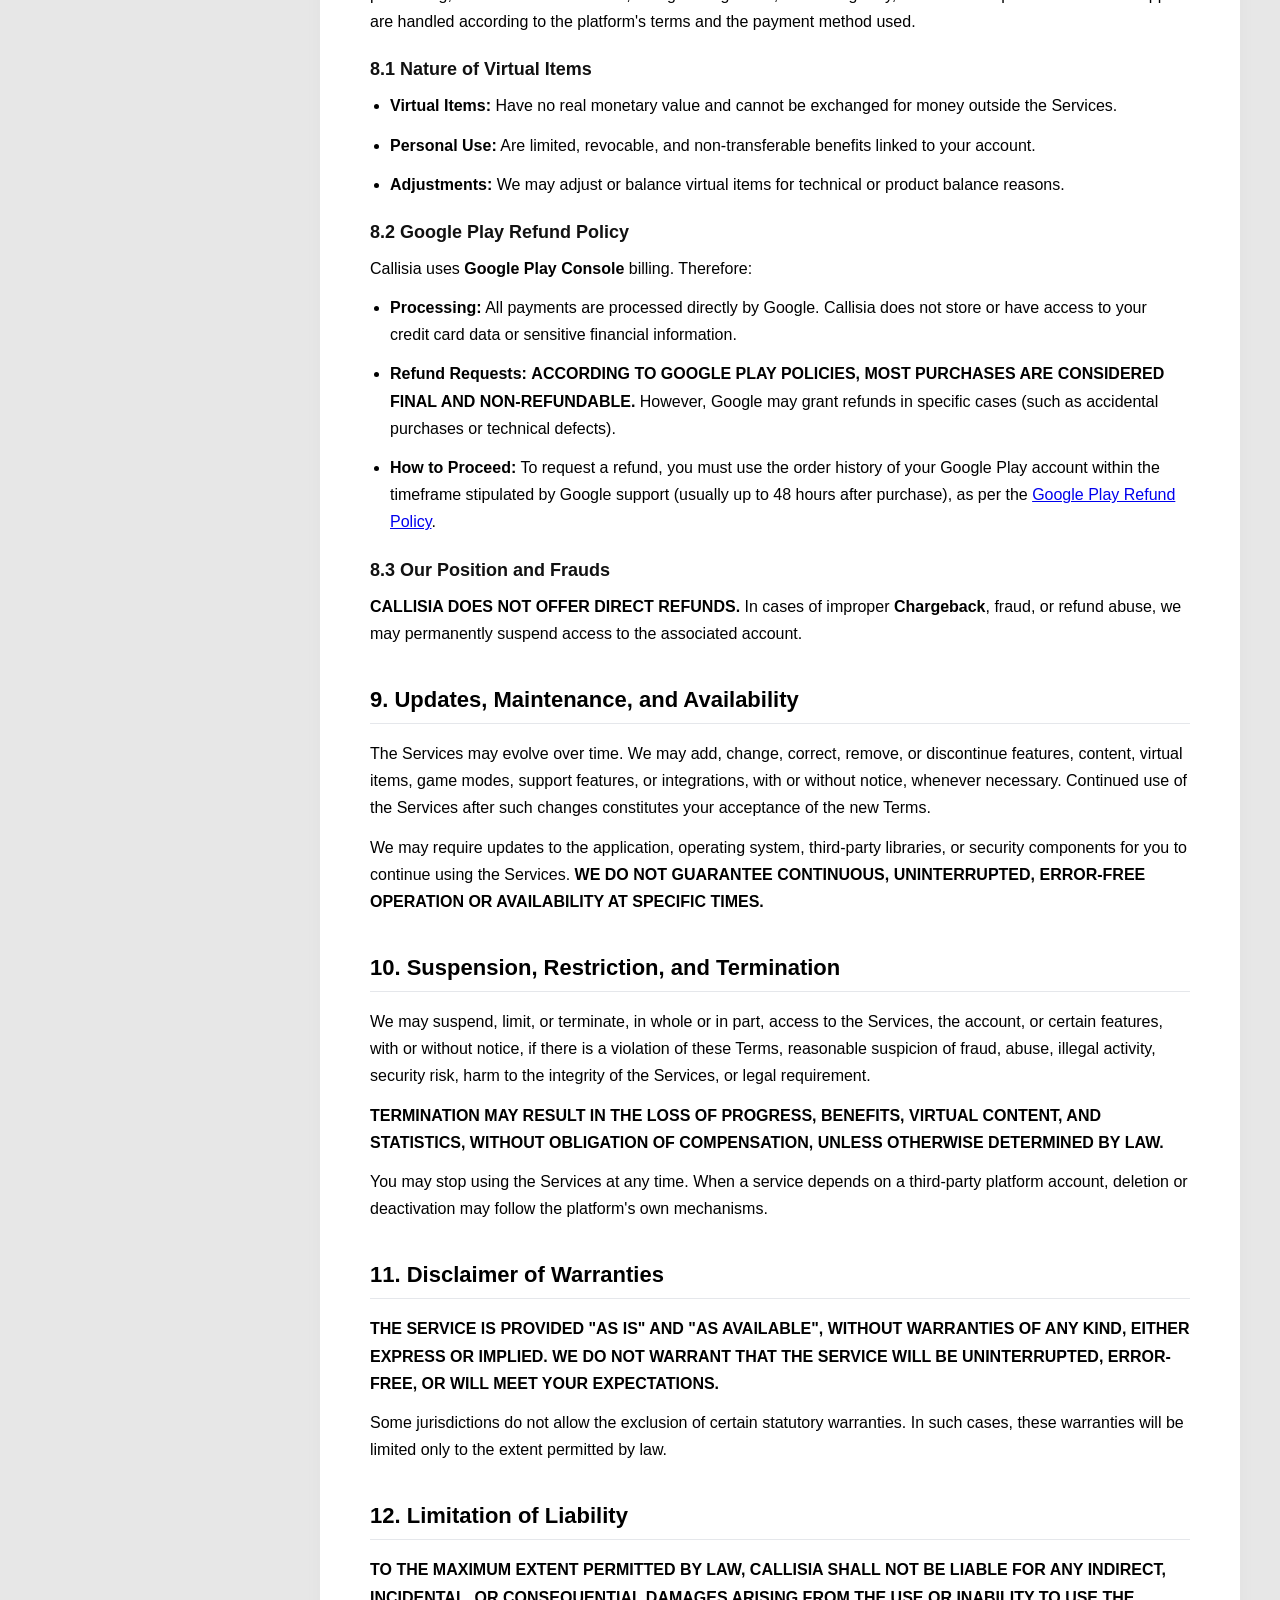
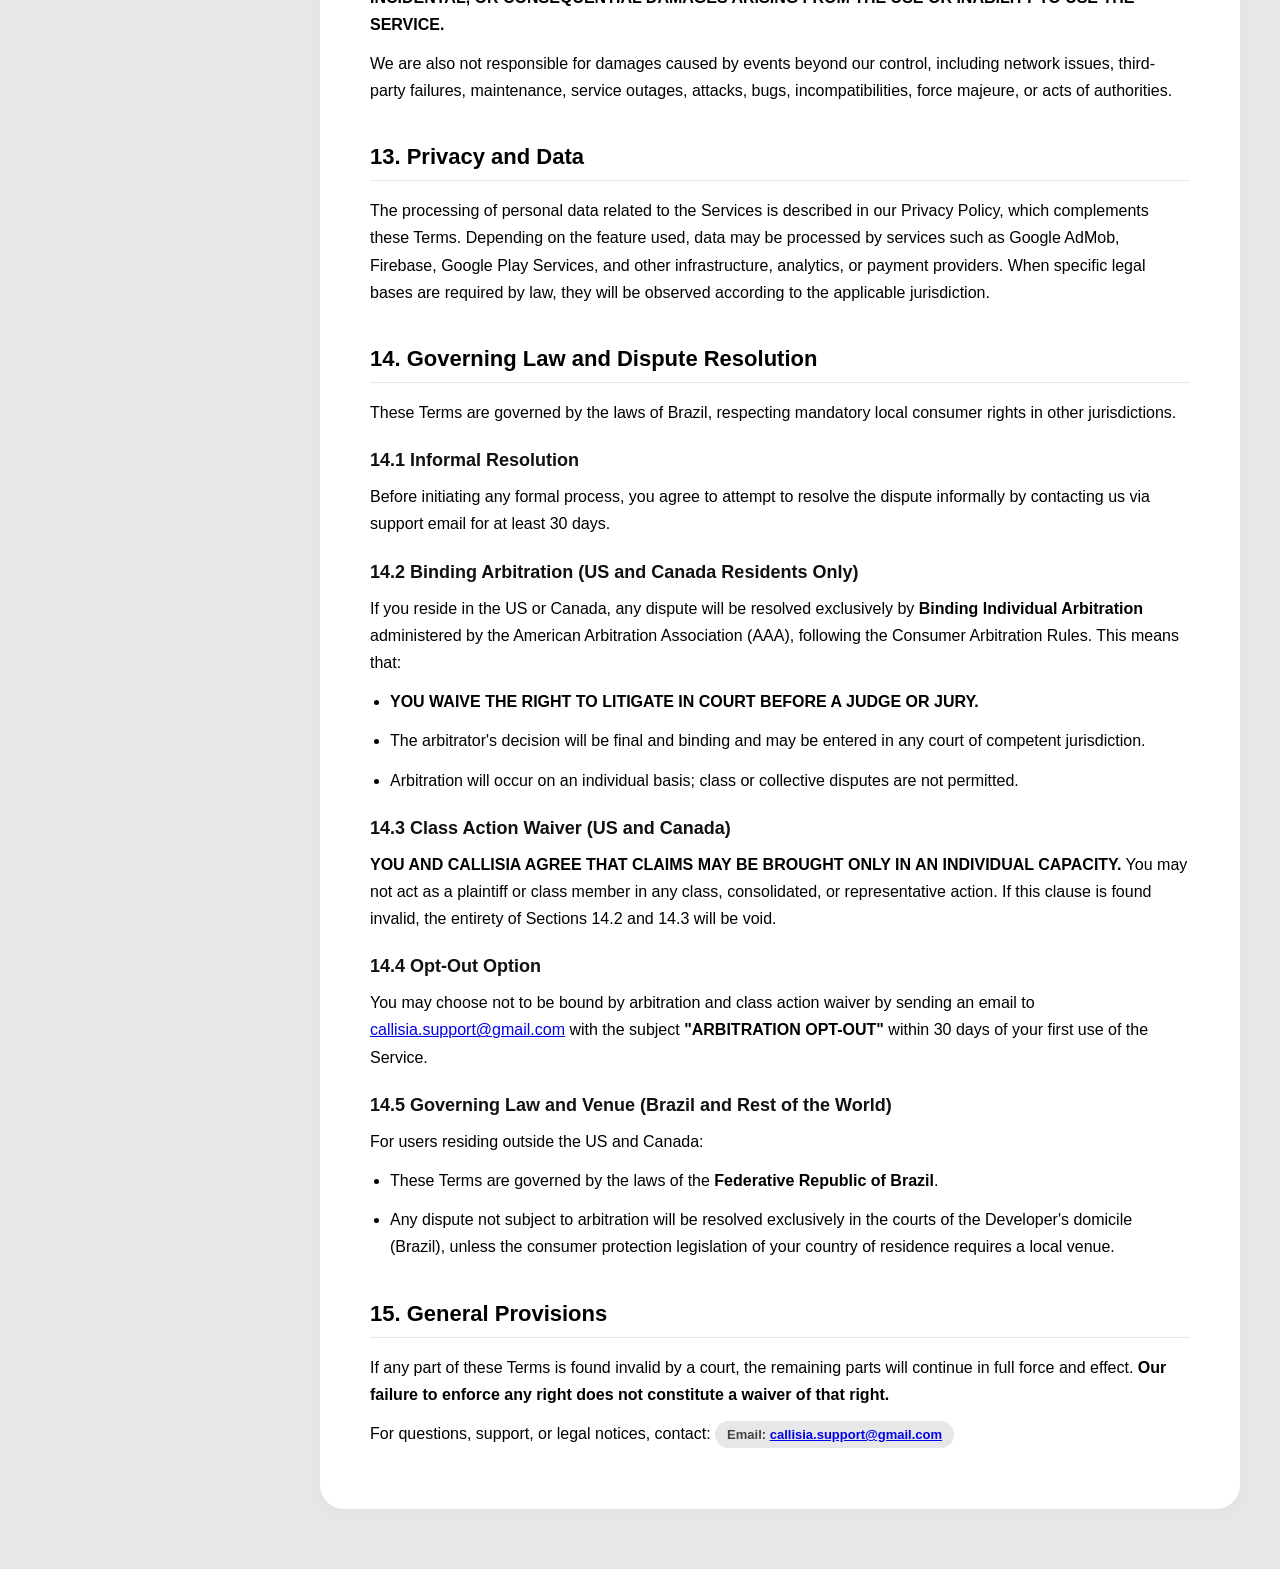
==== commit b0cb4c1e: "nadautil" ====
--- a/terms-of-service/en/index.html
+++ b/terms-of-service/en/index.html
@@ -117,7 +117,7 @@
         <section class="card" id="3">
           <h2>3. Eligibility, Age, and Account</h2>
           <p>
-            The Services are available for various age groups, in accordance with the <stron>age ratings</stron> and
+            The Services are available for various age groups, in accordance with the <strong>age ratings</strong> and
             <strong>information displayed on the app stores at the time of download</strong>.
           </p>
           <p>
